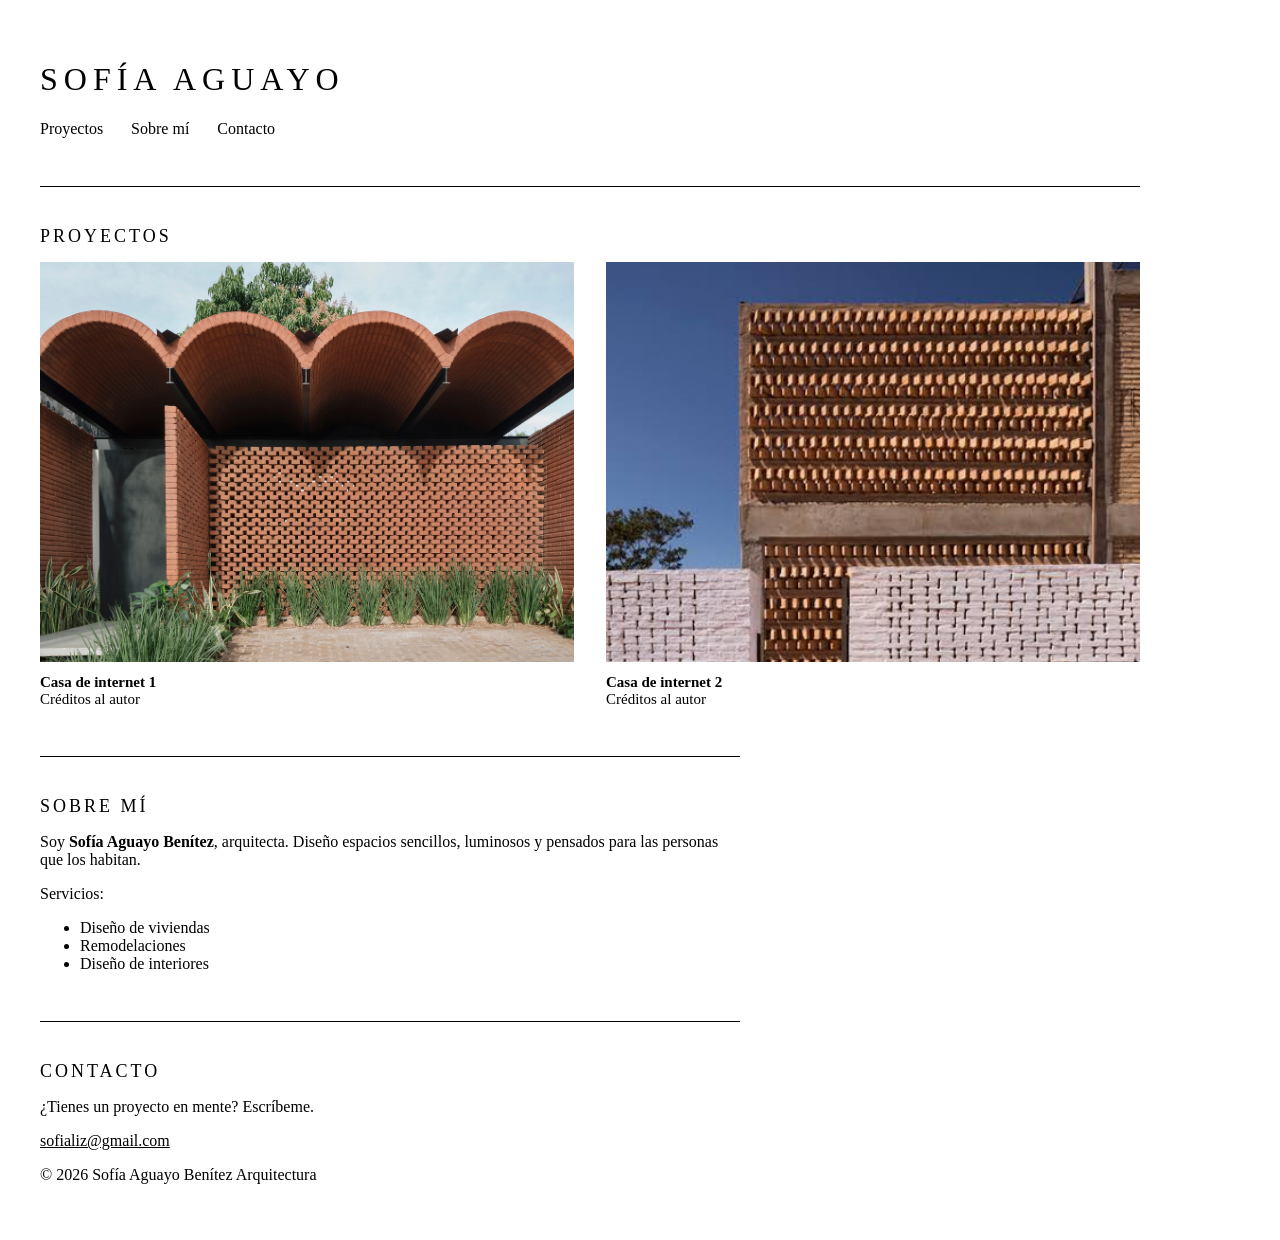
==== index.html @ d138addb "Nombres y créditos de los proyectos Co-Authored-By: Claude Opus 5.5 <noreply@anthropic.com> Claude-S" ====
<!DOCTYPE html>
<html lang="es">
<head>
    <meta charset="UTF-8">
    <meta name="viewport" content="width=device-width, initial-scale=1.0">
    <title>Sofía Aguayo Benítez | Arquitectura</title>
    <link rel="stylesheet" href="estilos.css">
</head>
<body>
    <header>
        <h1>Sofía Aguayo</h1>
        <nav>
            <a href="#proyectos">Proyectos</a>
            <a href="#sobre-mi">Sobre mí</a>
            <a href="#contacto">Contacto</a>
        </nav>
    </header>

    <main>
        <section id="proyectos">
            <h2>Proyectos</h2>
            <div class="galeria">
                <figure>
                    <img src="av_imagen.webp" alt="Patio con muro calado de ladrillo y techo de bóvedas">
                    <figcaption>
                        <strong>Casa de internet 1</strong><br>
                        Créditos al autor
                    </figcaption>
                </figure>
                <figure>
                    <img src="images.jpg" alt="Fachada con celosía de ladrillo y muro blanco">
                    <figcaption>
                        <strong>Casa de internet 2</strong><br>
                        Créditos al autor
                    </figcaption>
                </figure>
            </div>
        </section>

        <section id="sobre-mi">
            <h2>Sobre mí</h2>
            <p>Soy <strong>Sofía Aguayo Benítez</strong>, arquitecta. Diseño espacios sencillos, luminosos y pensados para las personas que los habitan.</p>
            <p>Servicios:</p>
            <ul>
                <li>Diseño de viviendas</li>
                <li>Remodelaciones</li>
                <li>Diseño de interiores</li>
            </ul>
        </section>

        <section id="contacto">
            <h2>Contacto</h2>
            <p>¿Tienes un proyecto en mente? Escríbeme.</p>
            <p><a href="mailto:sofializ728@gmail.com">sofializ@gmail.com</a></p>
        </section>
    </main>

    <footer>
        <p>© 2026 Sofía Aguayo Benítez Arquitectura</p>
    </footer>
</body>
</html>
---- estilos.css ----
body {
    font-family: Georgia, serif;
    background-color: white;
    color: black;
    margin: 0;
    padding: 40px;
}

h1 {
    font-weight: normal;
    letter-spacing: 6px;
    text-transform: uppercase;
}

nav a {
    color: black;
    text-decoration: none;
    margin-right: 24px;
}

section {
    max-width: 700px;
    border-top: 1px solid black;
    padding-top: 24px;
    margin-top: 48px;
}

h2 {
    font-weight: normal;
    text-transform: uppercase;
    letter-spacing: 3px;
    font-size: 18px;
}

a {
    color: black;
}

#proyectos {
    max-width: 1100px;
}

.galeria {
    display: grid;
    grid-template-columns: repeat(auto-fit, minmax(300px, 1fr));
    gap: 32px;
}

figure {
    margin: 0;
}

figure img {
    width: 100%;
    height: 400px;
    object-fit: cover;
    display: block;
}

figcaption {
    margin-top: 12px;
    font-size: 15px;
}
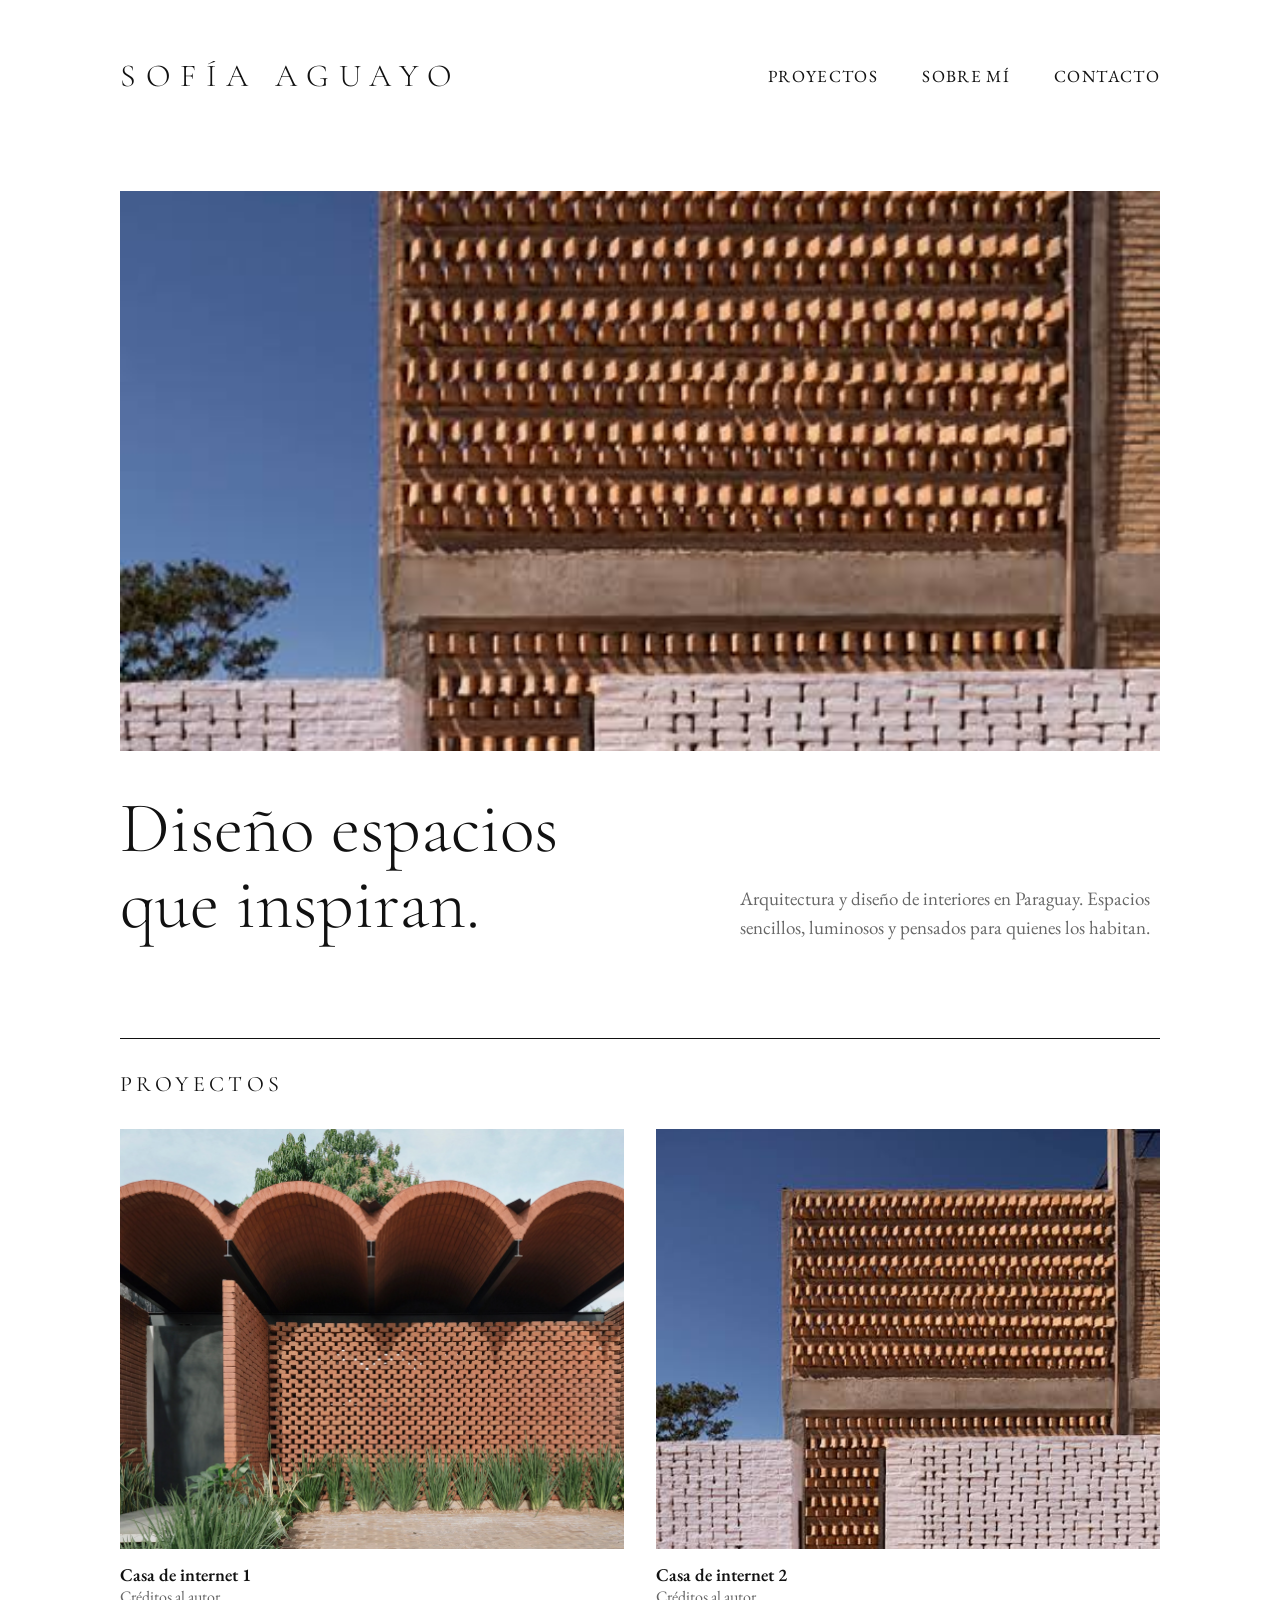
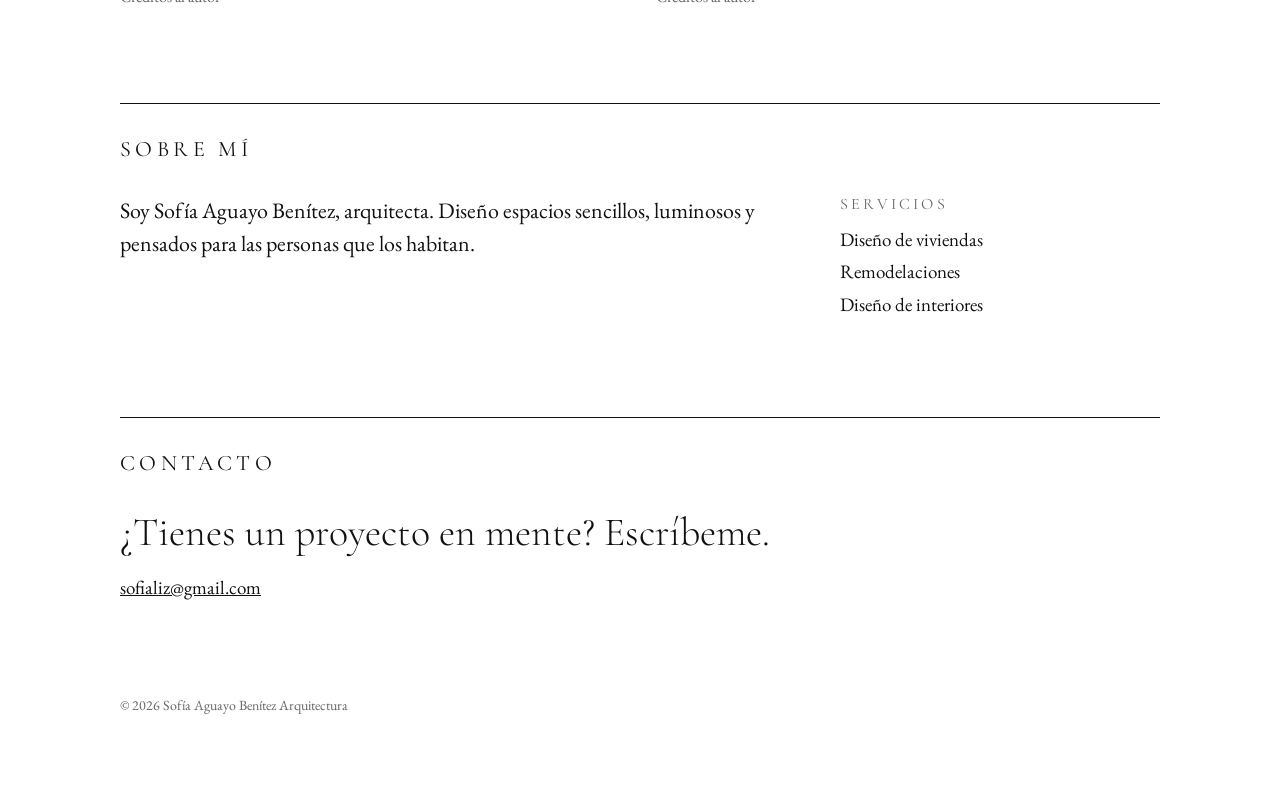
==== commit 8677205a: "Portada nueva y tipografías del diseño de Figma, versión para celular Co-Authored-By: Claude Opus 5." ====
--- a/index.html
+++ b/index.html
@@ -4,6 +4,9 @@
     <meta charset="UTF-8">
     <meta name="viewport" content="width=device-width, initial-scale=1.0">
     <title>Sofía Aguayo Benítez | Arquitectura</title>
+    <link rel="preconnect" href="https://fonts.googleapis.com">
+    <link rel="preconnect" href="https://fonts.gstatic.com" crossorigin>
+    <link href="https://fonts.googleapis.com/css2?family=Cormorant+Garamond:wght@300;400&family=EB+Garamond:wght@400;600&display=swap" rel="stylesheet">
     <link rel="stylesheet" href="estilos.css">
 </head>
 <body>
@@ -17,6 +20,14 @@
     </header>
 
     <main>
+        <section class="portada">
+            <img src="images.jpg" alt="Fachada con celosía de ladrillo y muro blanco">
+            <div class="portada-texto">
+                <p class="frase">Diseño espacios que inspiran.</p>
+                <p class="subtitulo">Arquitectura y diseño de interiores en Paraguay. Espacios sencillos, luminosos y pensados para quienes los habitan.</p>
+            </div>
+        </section>
+
         <section id="proyectos">
             <h2>Proyectos</h2>
             <div class="galeria">
@@ -39,19 +50,23 @@
 
         <section id="sobre-mi">
             <h2>Sobre mí</h2>
-            <p>Soy <strong>Sofía Aguayo Benítez</strong>, arquitecta. Diseño espacios sencillos, luminosos y pensados para las personas que los habitan.</p>
-            <p>Servicios:</p>
-            <ul>
-                <li>Diseño de viviendas</li>
-                <li>Remodelaciones</li>
-                <li>Diseño de interiores</li>
-            </ul>
+            <div class="sobre-mi-contenido">
+                <p class="parrafo-grande">Soy Sofía Aguayo Benítez, arquitecta. Diseño espacios sencillos, luminosos y pensados para las personas que los habitan.</p>
+                <div>
+                    <p class="etiqueta">Servicios</p>
+                    <ul>
+                        <li>Diseño de viviendas</li>
+                        <li>Remodelaciones</li>
+                        <li>Diseño de interiores</li>
+                    </ul>
+                </div>
+            </div>
         </section>
 
         <section id="contacto">
             <h2>Contacto</h2>
-            <p>¿Tienes un proyecto en mente? Escríbeme.</p>
-            <p><a href="mailto:sofializ728@gmail.com">sofializ@gmail.com</a></p>
+            <p class="llamada">¿Tienes un proyecto en mente? Escríbeme.</p>
+            <p><a href="mailto:sofializ@gmail.com">sofializ@gmail.com</a></p>
         </section>
     </main>
 
--- a/estilos.css
+++ b/estilos.css
@@ -1,45 +1,96 @@
+/* ===== Base: colores y letras de todo el sitio ===== */
 body {
-    font-family: Georgia, serif;
+    font-family: 'EB Garamond', Georgia, serif;
+    font-size: 19px;
     background-color: white;
-    color: black;
+    color: #111;
     margin: 0;
-    padding: 40px;
+    padding: 56px 120px 80px;
+}
+
+/* ===== Encabezado: nombre a la izquierda, menú a la derecha ===== */
+header {
+    display: flex;
+    justify-content: space-between;
+    align-items: center;
 }
 
 h1 {
-    font-weight: normal;
-    letter-spacing: 6px;
+    font-family: 'Cormorant Garamond', serif;
+    font-weight: 300;
+    font-size: 32px;
+    letter-spacing: 0.3em;
     text-transform: uppercase;
+    margin: 0;
 }
 
 nav a {
-    color: black;
+    font-size: 17px;
+    letter-spacing: 0.08em;
+    text-transform: uppercase;
+    color: #111;
     text-decoration: none;
-    margin-right: 24px;
+    margin-left: 40px;
 }
 
+/* ===== Secciones: línea fina arriba y mucho aire ===== */
 section {
-    max-width: 700px;
-    border-top: 1px solid black;
-    padding-top: 24px;
-    margin-top: 48px;
+    border-top: 1px solid #111;
+    padding-top: 32px;
+    margin-top: 96px;
 }
 
 h2 {
-    font-weight: normal;
+    font-family: 'Cormorant Garamond', serif;
+    font-weight: 400;
+    font-size: 22px;
+    letter-spacing: 0.2em;
     text-transform: uppercase;
-    letter-spacing: 3px;
-    font-size: 18px;
+    margin: 0 0 32px;
 }
 
 a {
-    color: black;
+    color: #111;
 }
 
-#proyectos {
-    max-width: 1100px;
+/* ===== Portada (hero) ===== */
+.portada {
+    border-top: none;
+    padding-top: 0;
 }
 
+.portada img {
+    width: 100%;
+    height: 560px;
+    object-fit: cover;
+    display: block;
+}
+
+.portada-texto {
+    display: flex;
+    justify-content: space-between;
+    align-items: flex-end;
+    gap: 80px;
+    margin-top: 40px;
+}
+
+.frase {
+    font-family: 'Cormorant Garamond', serif;
+    font-weight: 300;
+    font-size: 72px;
+    line-height: 1.05;
+    max-width: 700px;
+    margin: 0;
+}
+
+.subtitulo {
+    color: #666;
+    line-height: 1.5;
+    max-width: 420px;
+    margin: 0;
+}
+
+/* ===== Galería de proyectos ===== */
 .galeria {
     display: grid;
     grid-template-columns: repeat(auto-fit, minmax(300px, 1fr));
@@ -52,12 +103,89 @@
 
 figure img {
     width: 100%;
-    height: 400px;
+    height: 420px;
     object-fit: cover;
     display: block;
 }
 
 figcaption {
-    margin-top: 12px;
-    font-size: 15px;
+    margin-top: 14px;
+    font-size: 16px;
+    color: #666;
 }
+
+figcaption strong {
+    font-size: 18px;
+    font-weight: 600;
+    color: #111;
+}
+
+/* ===== Sobre mí ===== */
+.sobre-mi-contenido {
+    display: flex;
+    gap: 80px;
+}
+
+.parrafo-grande {
+    font-size: 22px;
+    line-height: 1.5;
+    max-width: 640px;
+    margin: 0;
+}
+
+.etiqueta {
+    font-family: 'Cormorant Garamond', serif;
+    font-size: 16px;
+    letter-spacing: 0.2em;
+    text-transform: uppercase;
+    color: #666;
+    margin: 0 0 10px;
+}
+
+ul {
+    list-style: none;
+    padding: 0;
+    margin: 0;
+    line-height: 1.7;
+}
+
+/* ===== Contacto y pie ===== */
+.llamada {
+    font-family: 'Cormorant Garamond', serif;
+    font-weight: 300;
+    font-size: 40px;
+    margin: 0 0 16px;
+}
+
+footer {
+    margin-top: 96px;
+    font-size: 14px;
+    color: #666;
+}
+
+/* ===== Celular: pantallas de menos de 800px ===== */
+@media (max-width: 800px) {
+    body {
+        padding: 24px 16px 48px;
+    }
+    header,
+    .portada-texto,
+    .sobre-mi-contenido {
+        flex-direction: column;
+        align-items: flex-start;
+        gap: 24px;
+    }
+    nav a {
+        margin-left: 0;
+        margin-right: 20px;
+    }
+    .portada img {
+        height: 320px;
+    }
+    .frase {
+        font-size: 44px;
+    }
+    section {
+        margin-top: 64px;
+    }
+}
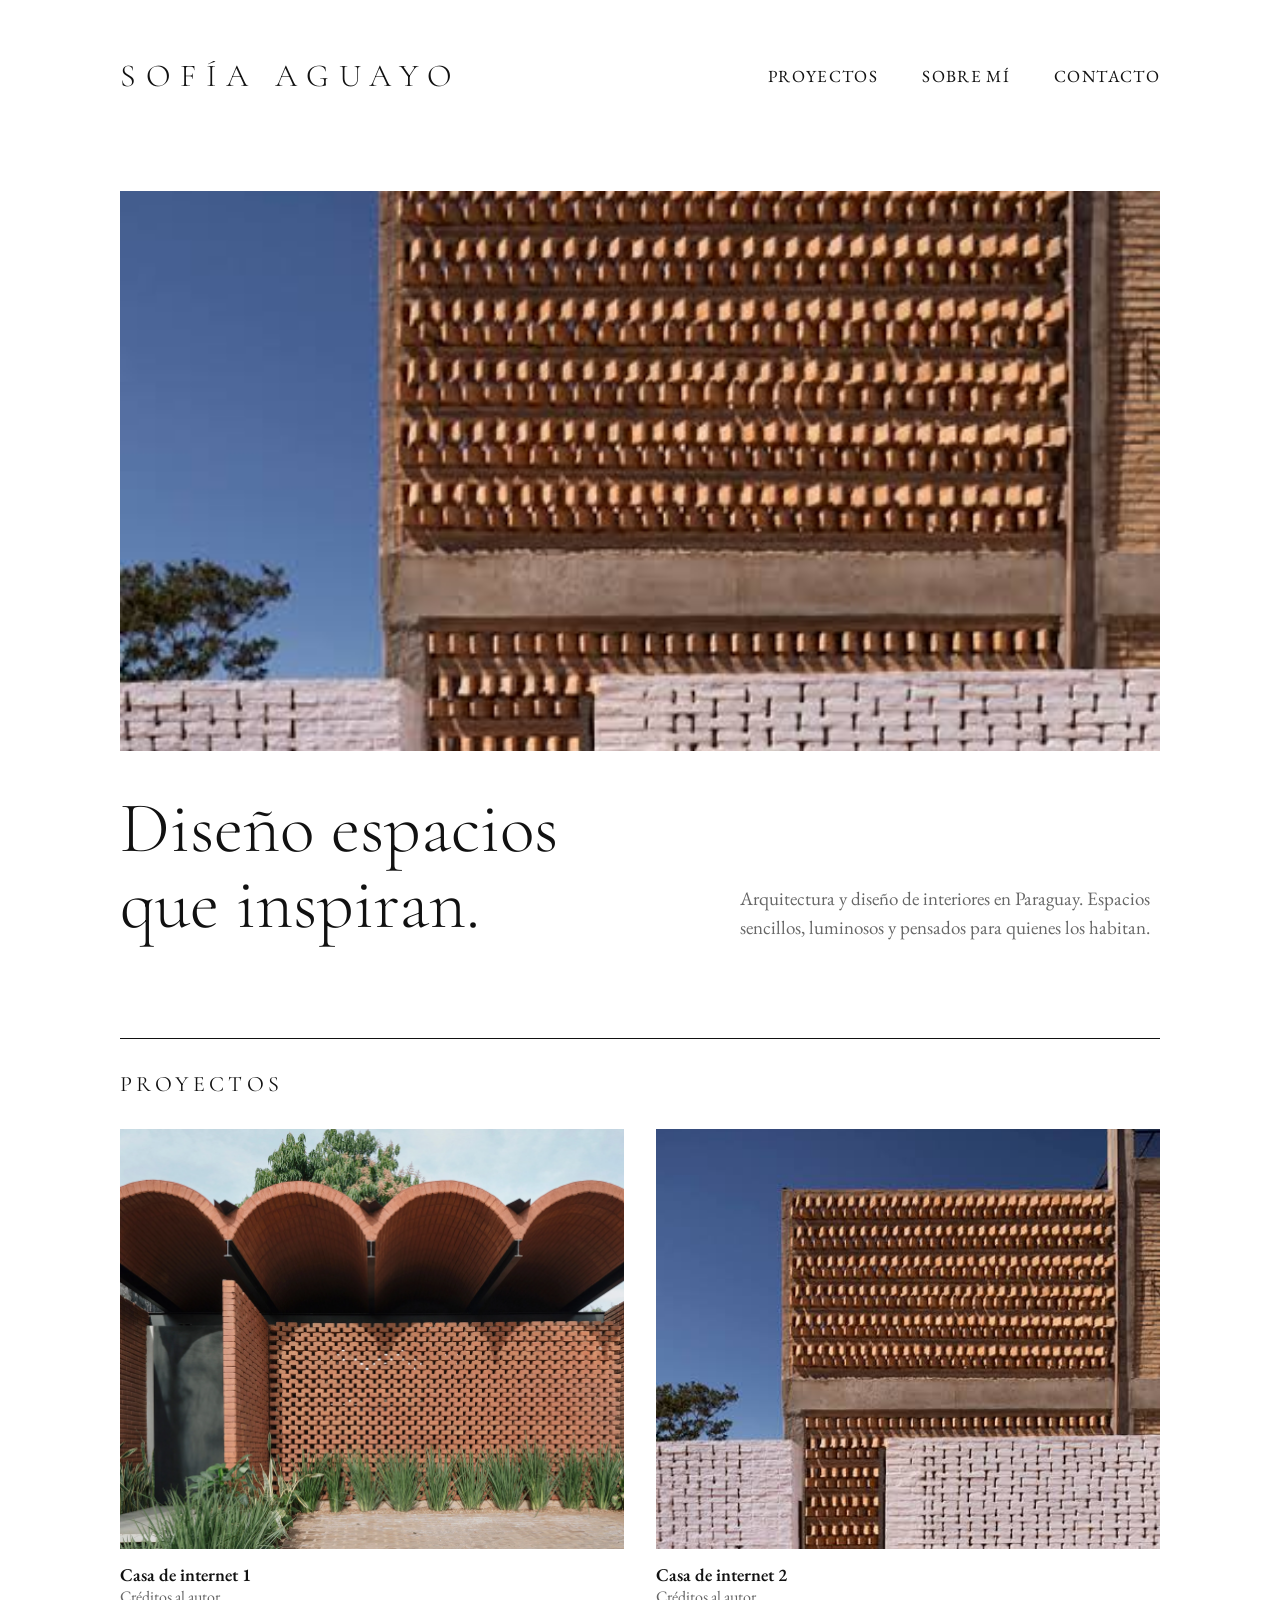
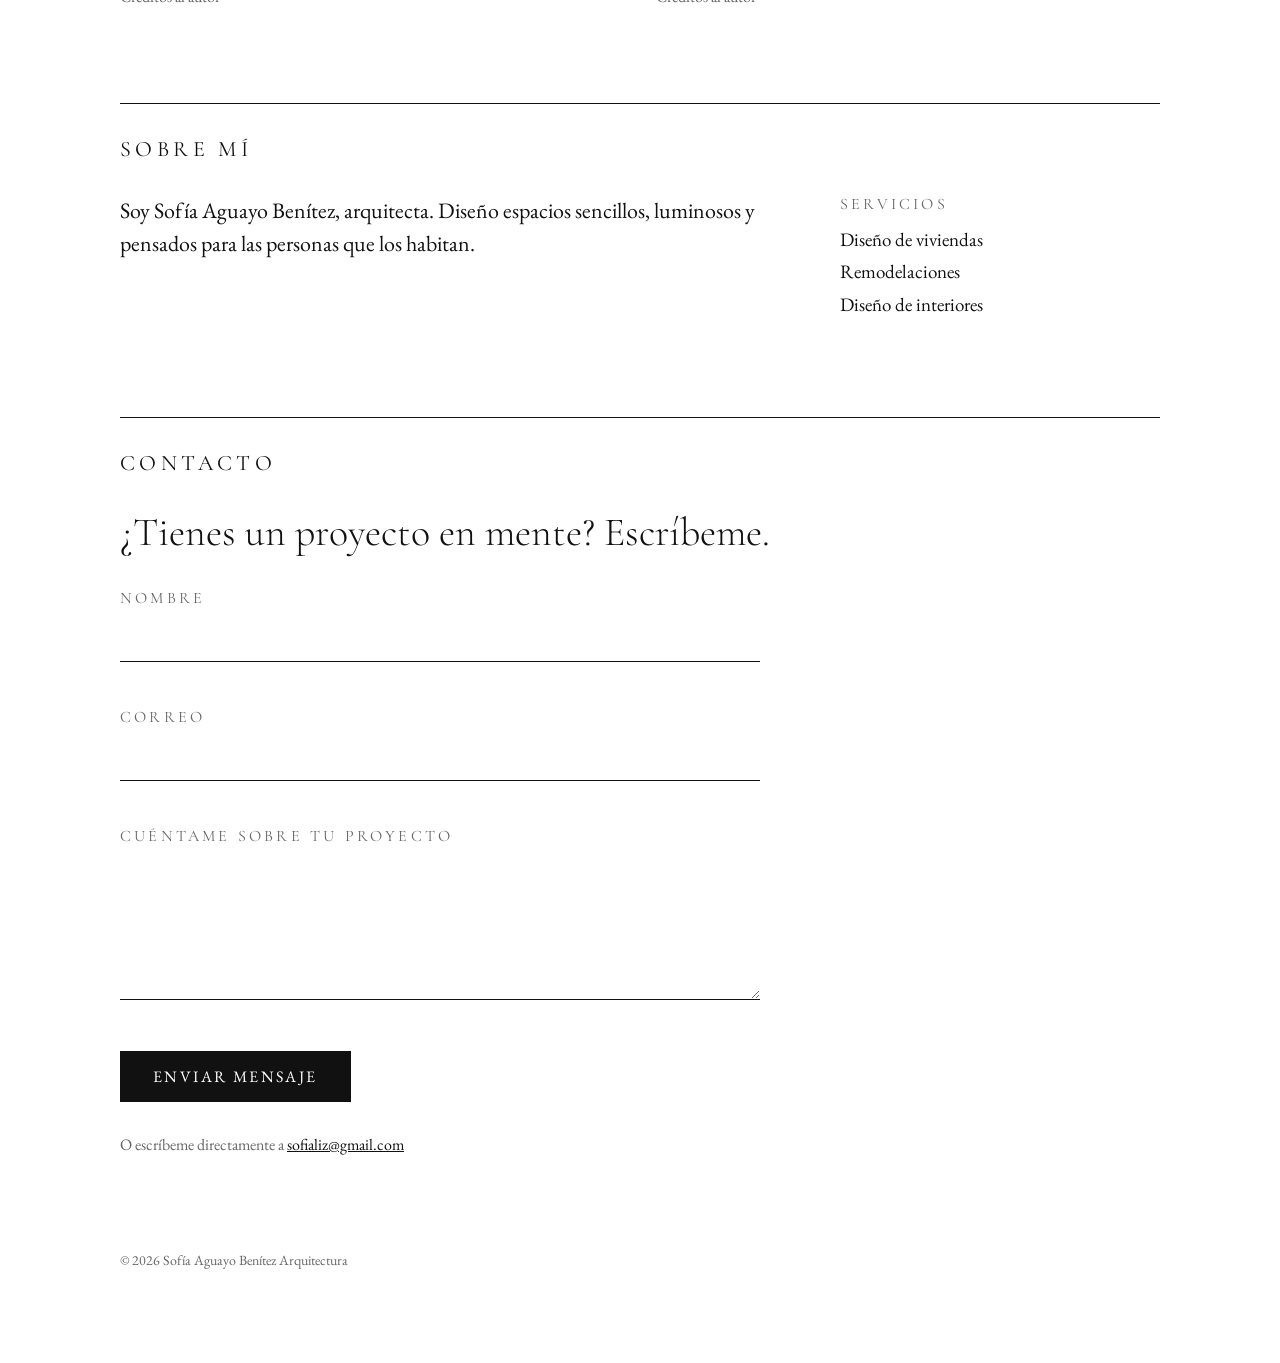
==== commit 533ad9e8: "Formulario de contacto con validación en JavaScript Co-Authored-By: Claude Opus 5.5 <noreply@anthrop" ====
--- a/index.html
+++ b/index.html
@@ -12,7 +12,12 @@
 <body>
     <header>
         <h1>Sofía Aguayo</h1>
-        <nav>
+        <button id="menu-boton" class="menu-boton" aria-label="Abrir menú" aria-expanded="false">
+            <span></span>
+            <span></span>
+            <span></span>
+        </button>
+        <nav id="menu">
             <a href="#proyectos">Proyectos</a>
             <a href="#sobre-mi">Sobre mí</a>
             <a href="#contacto">Contacto</a>
@@ -66,12 +71,37 @@
         <section id="contacto">
             <h2>Contacto</h2>
             <p class="llamada">¿Tienes un proyecto en mente? Escríbeme.</p>
-            <p><a href="mailto:sofializ@gmail.com">sofializ@gmail.com</a></p>
+            <form id="formulario" class="formulario" novalidate>
+                <div class="campo">
+                    <label for="nombre">Nombre</label>
+                    <input type="text" id="nombre" name="nombre">
+                    <p class="error" id="error-nombre"></p>
+                </div>
+                <div class="campo">
+                    <label for="correo">Correo</label>
+                    <input type="email" id="correo" name="correo">
+                    <p class="error" id="error-correo"></p>
+                </div>
+                <div class="campo">
+                    <label for="mensaje">Cuéntame sobre tu proyecto</label>
+                    <textarea id="mensaje" name="mensaje" rows="5"></textarea>
+                    <p class="error" id="error-mensaje"></p>
+                </div>
+                <button type="submit" class="boton">Enviar mensaje</button>
+                <p class="gracias" id="gracias"></p>
+            </form>
+            <p class="correo-directo">O escríbeme directamente a <a href="mailto:sofializ@gmail.com">sofializ@gmail.com</a></p>
         </section>
     </main>
+
+    <div id="visor" class="visor">
+        <img id="visor-imagen" src="" alt="">
+    </div>
 
     <footer>
         <p>© 2026 Sofía Aguayo Benítez Arquitectura</p>
     </footer>
+
+    <script src="script.js"></script>
 </body>
 </html>
--- a/estilos.css
+++ b/estilos.css
@@ -1,4 +1,8 @@
 /* ===== Base: colores y letras de todo el sitio ===== */
+html {
+    scroll-behavior: smooth;
+}
+
 body {
     font-family: 'EB Garamond', Georgia, serif;
     font-size: 19px;
@@ -163,12 +167,163 @@
     color: #666;
 }
 
+/* ===== Formulario de contacto ===== */
+.formulario {
+    max-width: 640px;
+    margin-top: 32px;
+}
+
+.campo {
+    margin-bottom: 24px;
+}
+
+label {
+    display: block;
+    font-family: 'Cormorant Garamond', serif;
+    font-size: 16px;
+    letter-spacing: 0.2em;
+    text-transform: uppercase;
+    color: #666;
+    margin-bottom: 8px;
+}
+
+input,
+textarea {
+    width: 100%;
+    box-sizing: border-box;
+    font-family: 'EB Garamond', Georgia, serif;
+    font-size: 19px;
+    padding: 10px 0;
+    border: none;
+    border-bottom: 1px solid #111;
+    background: transparent;
+    resize: vertical;
+}
+
+input:focus,
+textarea:focus {
+    outline: none;
+    border-bottom-width: 2px;
+}
+
+.campo.con-error input,
+.campo.con-error textarea {
+    border-bottom-color: #b00020;
+}
+
+.error {
+    color: #b00020;
+    font-size: 15px;
+    margin: 6px 0 0;
+    min-height: 1em;
+}
+
+.boton {
+    font-family: 'EB Garamond', Georgia, serif;
+    font-size: 16px;
+    letter-spacing: 0.15em;
+    text-transform: uppercase;
+    color: white;
+    background-color: #111;
+    border: 1px solid #111;
+    padding: 14px 32px;
+    cursor: pointer;
+    transition: background-color 0.3s, color 0.3s;
+}
+
+.boton:hover {
+    background-color: white;
+    color: #111;
+}
+
+.gracias {
+    margin-top: 16px;
+}
+
+.correo-directo {
+    margin-top: 32px;
+    font-size: 16px;
+    color: #666;
+}
+
+/* ===== Visor de fotos (se abre con JavaScript) ===== */
+figure img {
+    cursor: zoom-in;
+}
+
+.visor {
+    display: none;
+    position: fixed;
+    inset: 0;
+    background-color: rgba(255, 255, 255, 0.95);
+    z-index: 10;
+    justify-content: center;
+    align-items: center;
+    cursor: zoom-out;
+}
+
+.visor.abierto {
+    display: flex;
+}
+
+.visor img {
+    max-width: 90%;
+    max-height: 90%;
+}
+
+/* ===== Botón de hamburguesa (solo se ve en el celular) ===== */
+.menu-boton {
+    display: none;
+    background: none;
+    border: none;
+    padding: 8px;
+    cursor: pointer;
+}
+
+.menu-boton span {
+    display: block;
+    width: 26px;
+    height: 1px;
+    background-color: #111;
+    margin: 7px 0;
+    transition: transform 0.3s, opacity 0.3s;
+}
+
+/* Cuando el menú está abierto, las 3 rayitas se convierten en una X */
+.menu-boton.abierto span:nth-child(1) {
+    transform: translateY(8px) rotate(45deg);
+}
+.menu-boton.abierto span:nth-child(2) {
+    opacity: 0;
+}
+.menu-boton.abierto span:nth-child(3) {
+    transform: translateY(-8px) rotate(-45deg);
+}
+
 /* ===== Celular: pantallas de menos de 800px ===== */
 @media (max-width: 800px) {
     body {
         padding: 24px 16px 48px;
     }
-    header,
+    header {
+        flex-wrap: wrap;
+    }
+    h1 {
+        font-size: 24px;
+    }
+    .menu-boton {
+        display: block;
+    }
+    nav {
+        display: none;
+        width: 100%;
+        flex-direction: column;
+        gap: 20px;
+        padding-top: 24px;
+    }
+    nav.abierto {
+        display: flex;
+    }
     .portada-texto,
     .sobre-mi-contenido {
         flex-direction: column;
@@ -177,7 +332,7 @@
     }
     nav a {
         margin-left: 0;
-        margin-right: 20px;
+        font-size: 20px;
     }
     .portada img {
         height: 320px;
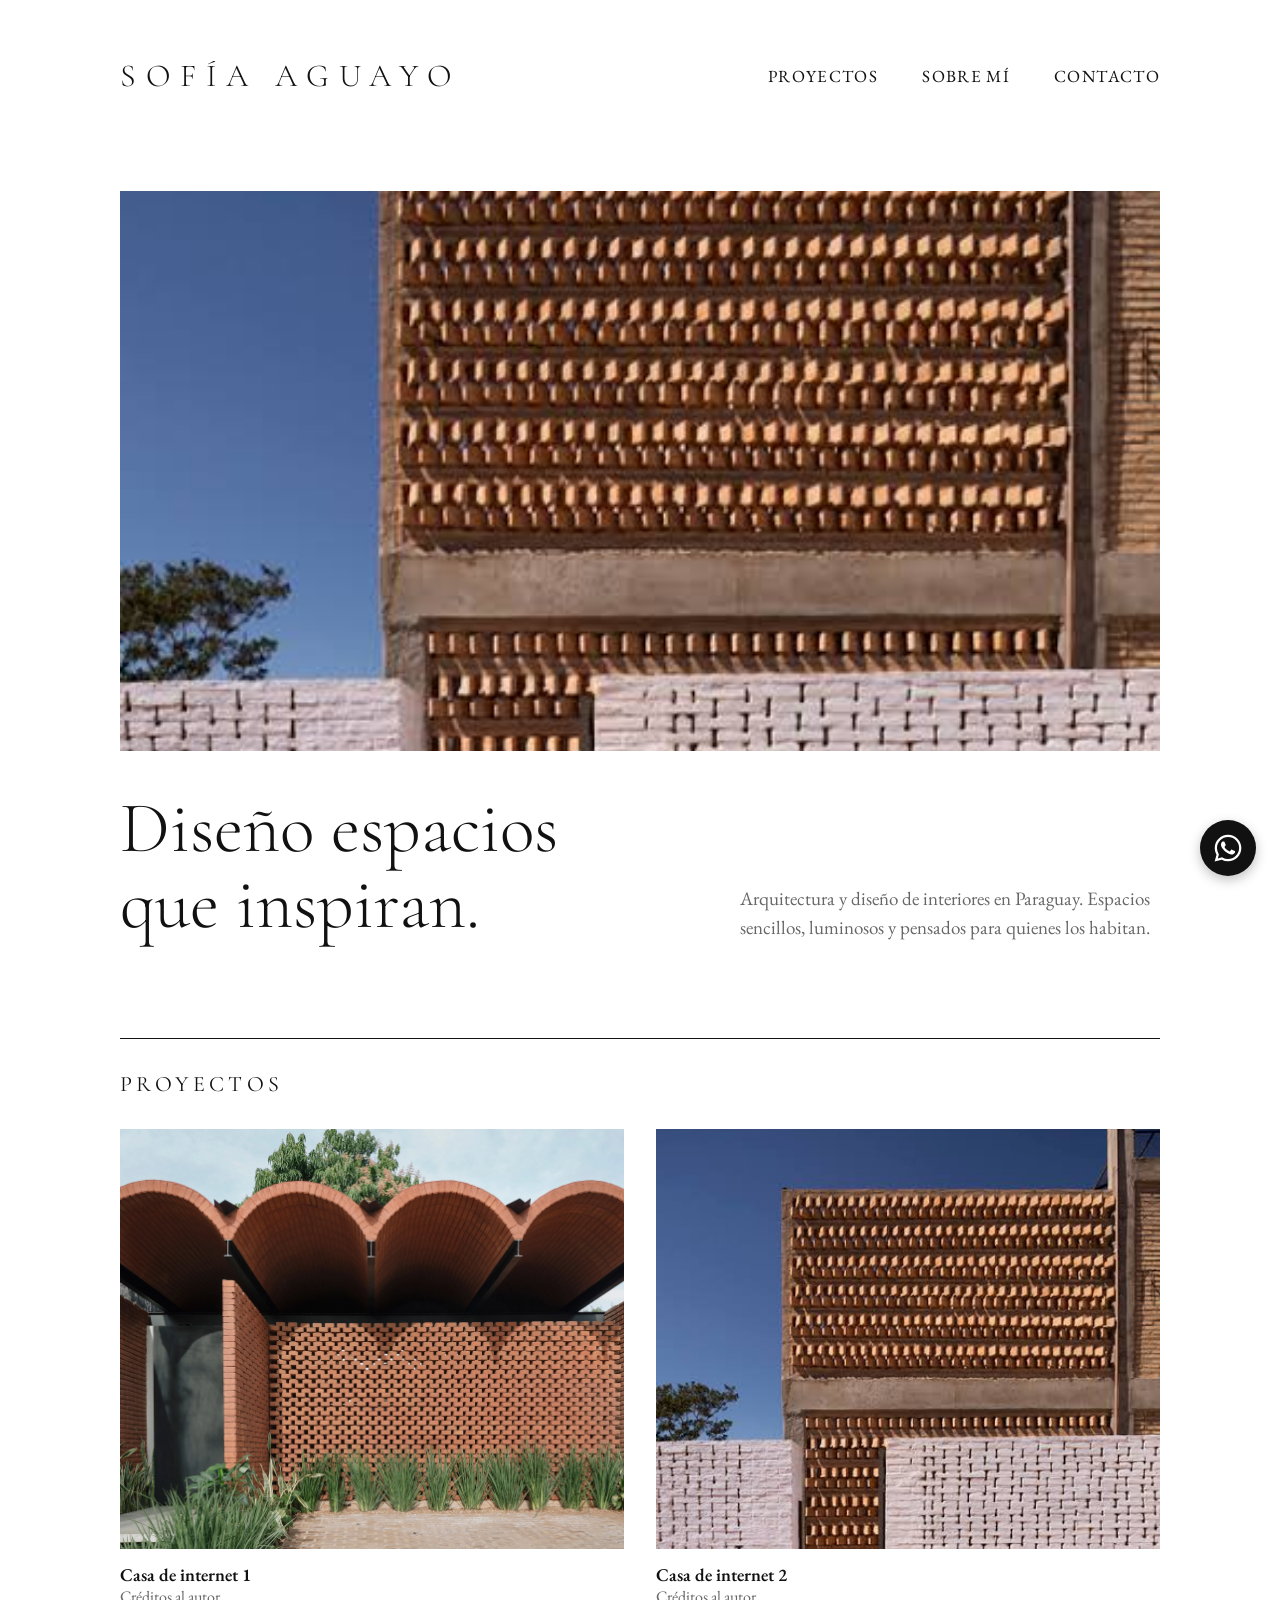
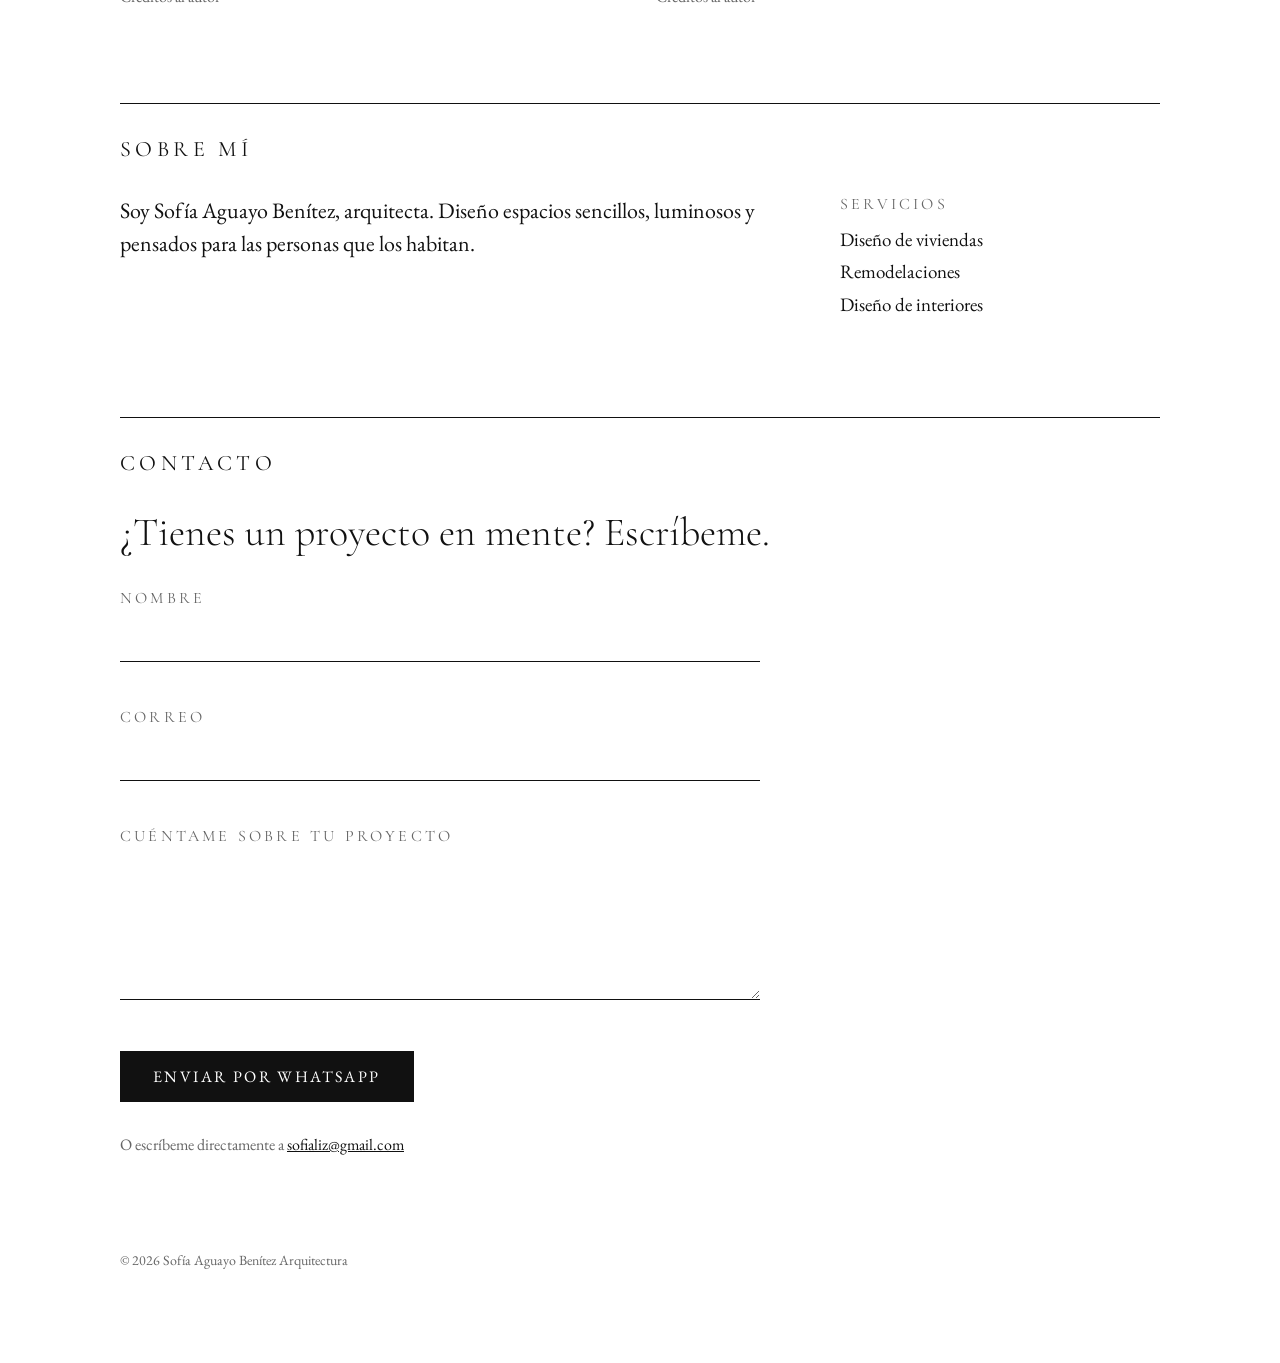
==== commit 8c18403e: "Contacto por WhatsApp: formulario y botón flotante Co-Authored-By: Claude Opus 5.5 <noreply@anthropi" ====
--- a/index.html
+++ b/index.html
@@ -87,12 +87,16 @@
                     <textarea id="mensaje" name="mensaje" rows="5"></textarea>
                     <p class="error" id="error-mensaje"></p>
                 </div>
-                <button type="submit" class="boton">Enviar mensaje</button>
+                <button type="submit" class="boton">Enviar por WhatsApp</button>
                 <p class="gracias" id="gracias"></p>
             </form>
             <p class="correo-directo">O escríbeme directamente a <a href="mailto:sofializ@gmail.com">sofializ@gmail.com</a></p>
         </section>
     </main>
+
+    <a id="whatsapp-flotante" class="whatsapp-flotante" href="#" target="_blank" rel="noopener" aria-label="Escríbeme por WhatsApp">
+        <svg width="28" height="28" viewBox="0 0 24 24" aria-hidden="true"><path fill="currentColor" d="M17.47 14.38c-.3-.15-1.76-.87-2.03-.97-.27-.1-.47-.15-.67.15-.2.3-.77.97-.94 1.17-.17.2-.35.22-.65.07-.3-.15-1.26-.46-2.4-1.48-.89-.79-1.49-1.77-1.66-2.07-.17-.3-.02-.46.13-.61.13-.13.3-.35.45-.52.15-.17.2-.3.3-.5.1-.2.05-.37-.02-.52-.08-.15-.67-1.62-.92-2.22-.24-.58-.49-.5-.67-.51h-.57c-.2 0-.52.07-.79.37-.27.3-1.04 1.02-1.04 2.48s1.07 2.88 1.21 3.08c.15.2 2.1 3.2 5.08 4.49.71.31 1.26.49 1.69.63.71.23 1.36.2 1.87.12.57-.09 1.76-.72 2.01-1.41.25-.69.25-1.29.17-1.41-.07-.12-.27-.2-.57-.35zM12.04 21.5h-.01a9.46 9.46 0 0 1-4.82-1.32l-.35-.21-3.58.94.96-3.49-.23-.36a9.43 9.43 0 0 1-1.45-5.03c0-5.22 4.25-9.47 9.48-9.47a9.4 9.4 0 0 1 6.7 2.78 9.41 9.41 0 0 1 2.77 6.7c0 5.22-4.25 9.46-9.47 9.46zm8.06-17.53A11.33 11.33 0 0 0 12.04.63C5.76.63.65 5.74.65 12.02c0 2 .52 3.96 1.52 5.69L.55 23.6l6.04-1.58a11.37 11.37 0 0 0 5.44 1.39h.01c6.28 0 11.39-5.11 11.39-11.39 0-3.04-1.19-5.9-3.33-8.05z"/></svg>
+    </a>
 
     <div id="visor" class="visor">
         <img id="visor-imagen" src="" alt="">
--- a/estilos.css
+++ b/estilos.css
@@ -246,6 +246,28 @@
     color: #666;
 }
 
+/* ===== Botón flotante de WhatsApp ===== */
+.whatsapp-flotante {
+    position: fixed;
+    right: 24px;
+    bottom: 24px;
+    width: 56px;
+    height: 56px;
+    border-radius: 50%;
+    background-color: #111;
+    color: white;
+    display: flex;
+    justify-content: center;
+    align-items: center;
+    box-shadow: 0 4px 12px rgba(0, 0, 0, 0.25);
+    transition: transform 0.3s;
+    z-index: 5;
+}
+
+.whatsapp-flotante:hover {
+    transform: scale(1.1);
+}
+
 /* ===== Visor de fotos (se abre con JavaScript) ===== */
 figure img {
     cursor: zoom-in;
